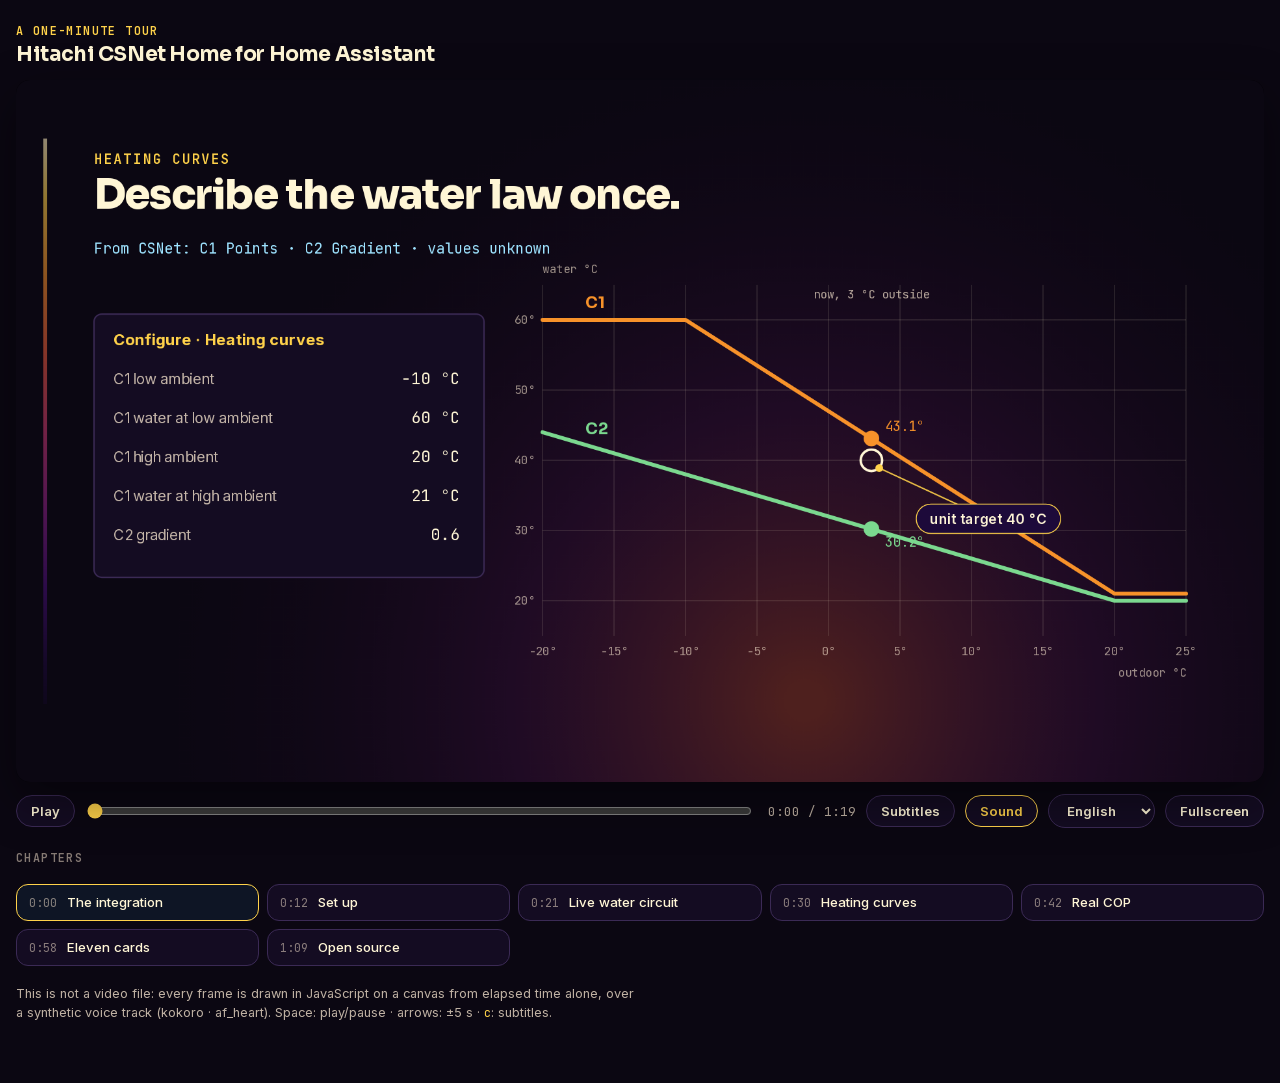
==== docs/videos/csnet-home-tour/index.html @ f4e1f746 "docs: dashboard cards and heating curves in the docs, a narrated tour video, release notes - Home pa" ====
<!doctype html>
<html lang="en">
<head>
<meta charset="utf-8">
<meta name="viewport" content="width=device-width, initial-scale=1">
<title>Hitachi CSNet Home for Home Assistant</title>
<meta name="description" content="A one-minute narrated tour of the Hitachi CSNet Home integration for Home Assistant: setup, live water circuit, heating curves, real COP and the bundled dashboard cards.">
<link rel="stylesheet" href="../engine/player.css">
<style>
  /* page colours around the stage — match them to the video's theme */
  :root { --bg: #0b0712; --panel: #140c22; --line: #3b2a55; --ink: #fff6d6; --soft: rgba(255,238,214,.74); --faint: rgba(255,238,214,.5); --accent: #ffd24a; }
</style>
</head>
<body>
<script src="../engine/engine.js"></script>
<script src="timing.js"></script>
<script src="scenes.js"></script>
</body>
</html>
---- docs/videos/engine/player.css ----
/* Player for static/videos/engine/engine.js.
   Fonts served from this folder (SIL OFL, see fonts/OFL-*.txt): no third-party requests. */
@font-face { font-family: "Inter"; src: url("fonts/inter-latin.woff2") format("woff2"); font-weight: 100 900; font-display: block; }
@font-face { font-family: "Sora"; src: url("fonts/sora-latin.woff2") format("woff2"); font-weight: 100 800; font-display: block; }
@font-face { font-family: "JetBrains Mono"; src: url("fonts/jetbrains-mono-latin.woff2") format("woff2"); font-weight: 100 800; font-display: block; }

:root {
  --bg: #0b0f17; --panel: #151c2b; --line: #2a3550;
  --ink: #e8ecf4; --soft: #b4bdd0; --faint: #7a849a; --accent: #38bdf8; --deep: #0a2233;
}
* { box-sizing: border-box; }
html, body { margin: 0; background: var(--bg); color: var(--ink); font: 15px/1.5 Inter, system-ui, sans-serif; }
main { max-width: 1280px; margin: 0 auto; padding: 24px 16px 48px; }
a { color: var(--accent); }
header { margin-bottom: 14px; }
.kicker { font: 600 0.78rem/1.2 "JetBrains Mono", monospace; letter-spacing: 0.12em; color: var(--accent); text-transform: uppercase; margin: 0 0 4px; }
h1 { font: 700 1.35rem/1.2 Sora, Inter, sans-serif; letter-spacing: -0.02em; margin: 0; }
.stage { position: relative; aspect-ratio: 16 / 9; width: 100%; background: #000; border-radius: 14px; overflow: hidden; box-shadow: 0 18px 50px rgba(0,0,0,.45); }
canvas { display: block; width: 100%; height: 100%; cursor: pointer; }

.bar { display: flex; align-items: center; gap: 10px; margin-top: 12px; flex-wrap: wrap; }
button, select { font: 600 0.88rem Inter, sans-serif; color: var(--ink); background: var(--panel); border: 1px solid var(--line); border-radius: 999px; padding: 7px 14px; cursor: pointer; }
button:hover, select:hover { border-color: var(--accent); }
button[aria-pressed="true"] { border-color: var(--accent); color: var(--accent); }
button:focus-visible, select:focus-visible, input:focus-visible { outline: 2px solid var(--accent); outline-offset: 2px; }
#seek { flex: 1 1 160px; accent-color: var(--accent); min-width: 120px; }
.time { font: 0.84rem "JetBrains Mono", monospace; color: var(--soft); min-width: 92px; text-align: right; }

.chapters { list-style: none; margin: 18px 0 0; padding: 0; display: grid; grid-template-columns: repeat(auto-fill, minmax(220px, 1fr)); gap: 8px; }
.chapters button { width: 100%; text-align: left; border-radius: 12px; padding: 9px 12px; display: flex; gap: 10px; align-items: baseline; font-weight: 500; }
.chapters button .t { font: 0.78rem "JetBrains Mono", monospace; color: var(--faint); }
.chapters button.on { border-color: var(--accent); background: rgba(56,189,248,0.08); }
.chapters-title { font: 600 0.78rem "JetBrains Mono", monospace; letter-spacing: 0.12em; text-transform: uppercase; color: var(--faint); margin: 22px 0 0; }
.note { margin-top: 18px; font-size: 0.85rem; color: var(--soft); max-width: 78ch; }
.note code { font-family: "JetBrains Mono", monospace; color: var(--accent); font-size: 0.8rem; }

/* ?embed=1 — just the stage and the control bar, for an <iframe> */
body.embed main { padding: 0; max-width: none; }
body.embed header, body.embed .chapters, body.embed .chapters-title, body.embed .note { display: none; }
body.embed .stage { border-radius: 8px; box-shadow: none; }
body.embed .bar { margin-top: 8px; gap: 6px; flex-wrap: nowrap; height: 32px; }
body.embed button, body.embed select { padding: 5px 11px; font-size: 0.8rem; }

/* ?capture=1 — frame-by-frame export (scripts/render.py) */
body.capture { background: #000; }
body.capture main { max-width: none; padding: 0; }
body.capture header, body.capture .bar, body.capture .chapters,
body.capture .chapters-title, body.capture .note { display: none; }
body.capture .stage { border-radius: 0; box-shadow: none; }

/* one row of controls in an iframe, whatever its width */
@media (max-width: 620px) { body.embed .time, body.embed #sound { display: none; } }
@media (max-width: 420px) { body.embed #subs, body.embed #full { display: none; } }

@media (max-width: 640px) {
  main { padding: 16px 16px 32px; }
  .time { min-width: 0; }
}
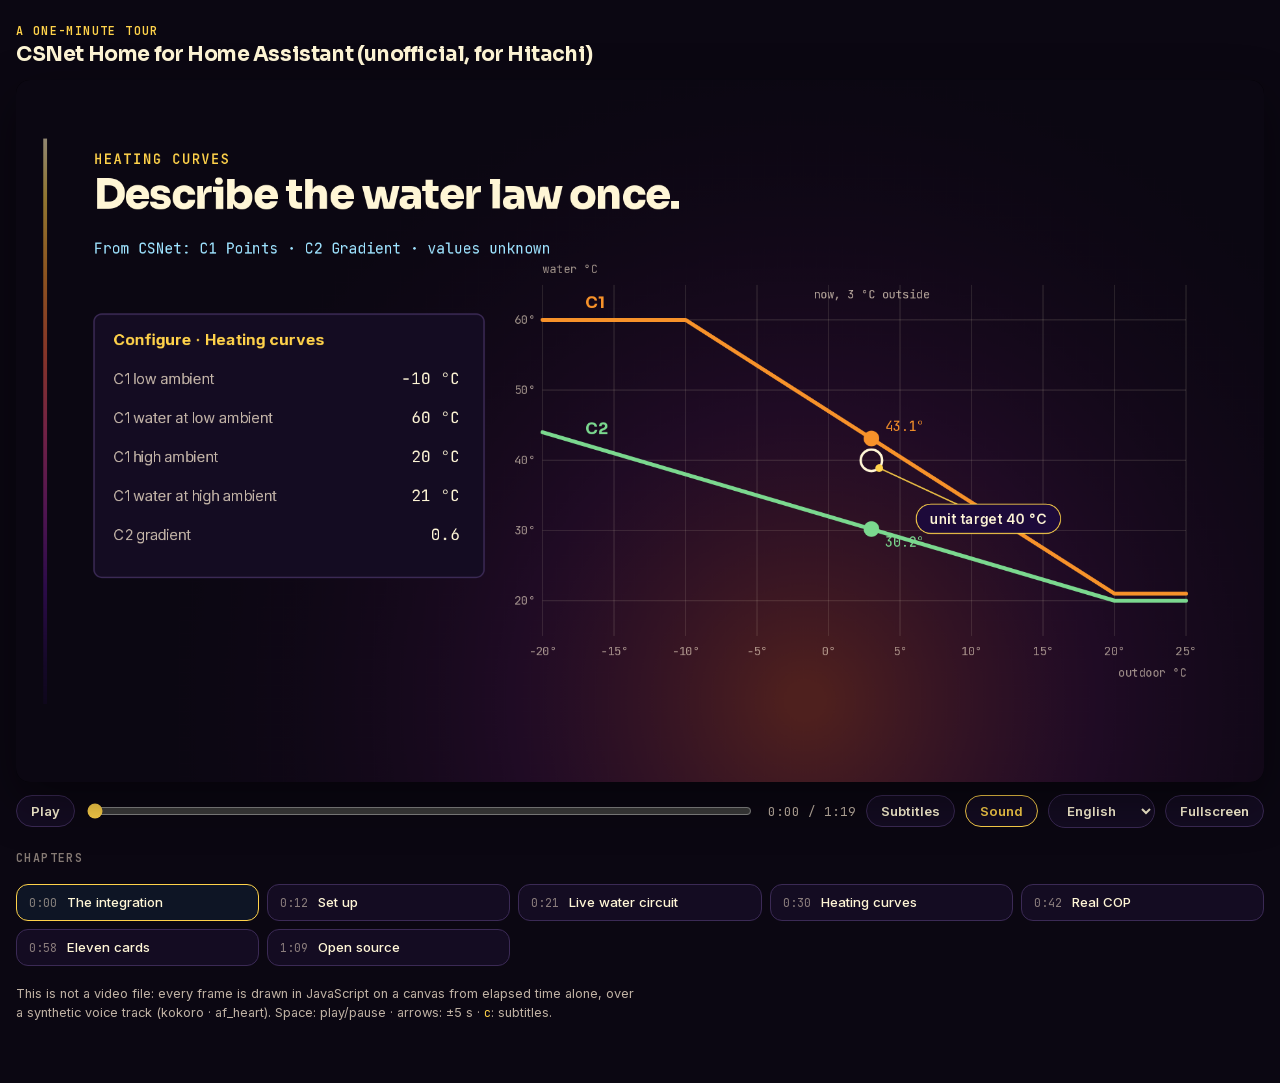
==== commit 116c34cf: "chore: make the unofficial status explicit and drop Hitachi assets Follow-up of a review of the CSNe" ====
--- a/docs/videos/csnet-home-tour/index.html
+++ b/docs/videos/csnet-home-tour/index.html
@@ -3,8 +3,8 @@
 <head>
 <meta charset="utf-8">
 <meta name="viewport" content="width=device-width, initial-scale=1">
-<title>Hitachi CSNet Home for Home Assistant</title>
-<meta name="description" content="A one-minute narrated tour of the Hitachi CSNet Home integration for Home Assistant: setup, live water circuit, heating curves, real COP and the bundled dashboard cards.">
+<title>CSNet Home for Home Assistant (unofficial, for Hitachi)</title>
+<meta name="description" content="A one-minute narrated tour of the CSNet Home (unofficial, for Hitachi) integration for Home Assistant: setup, live water circuit, heating curves, real COP and the bundled dashboard cards.">
 <link rel="stylesheet" href="../engine/player.css">
 <style>
   /* page colours around the stage — match them to the video's theme */
